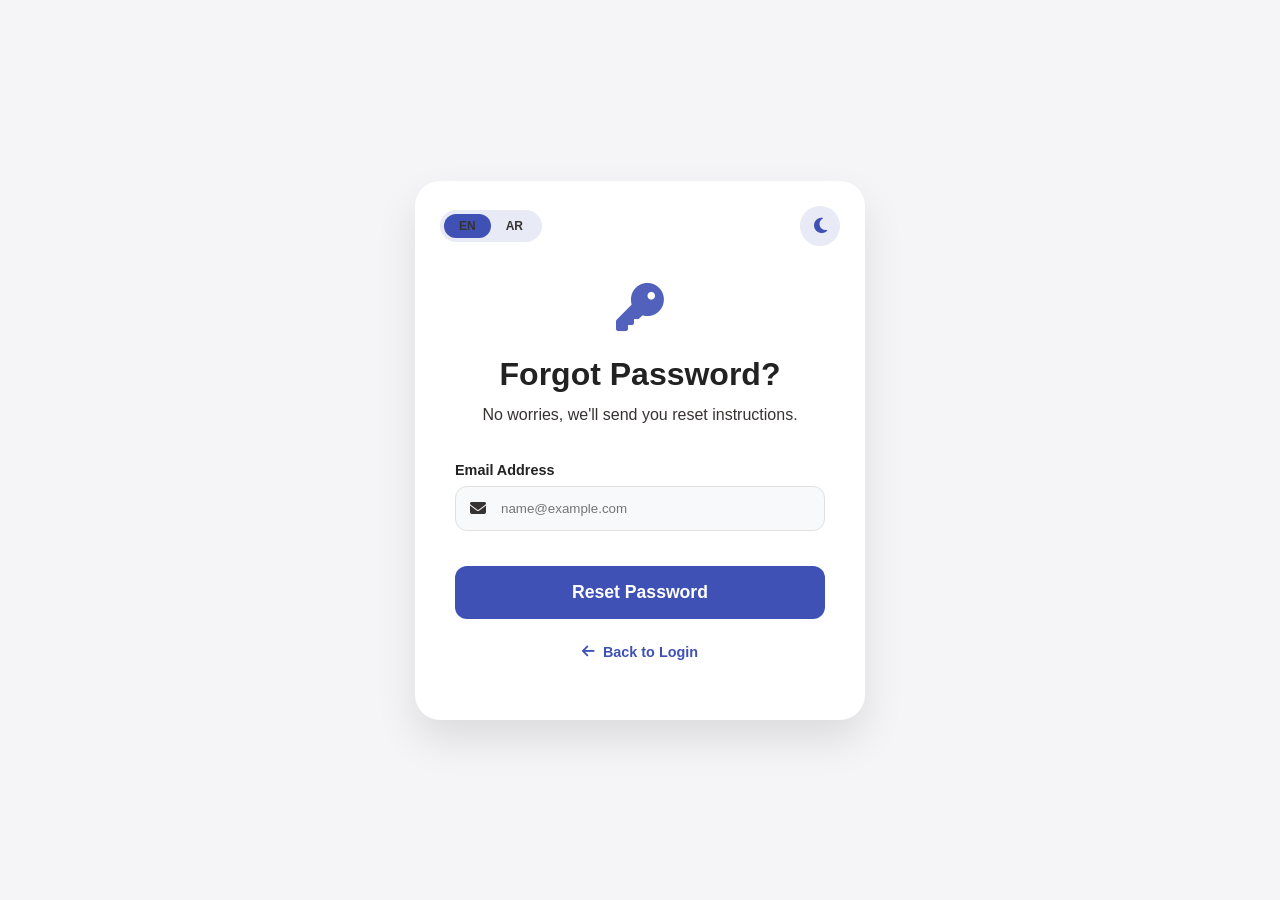
==== forgot-password.html @ 4febd3cc "frontend structure ready" ====
<!DOCTYPE html>
<html lang="en">
<head>
    <meta charset="UTF-8">
    <link rel="icon" href="https://fav.farm/🔑" />
    <meta name="viewport" content="width=device-width, initial-scale=1.0">
    <title>Forgot Password</title>
    <link rel="stylesheet" href="https://cdnjs.cloudflare.com/ajax/libs/font-awesome/6.4.0/css/all.min.css">
    <style>
        :root {
            --bg-main: #f5f5f8;
            --bg-card: #ffffff;
            --text-main: #222;
            --text-soft: #373232;
            --primary: #3f51b5;
            --primary-soft: #e8eaf6;
            --border-soft: #e0e0e0;
            --input-bg: #f8f9fa;
        }

        body.dark {
            --bg-main: #141b2b;
            --bg-card: #0e172a;
            --text-main: #F8FAFC;
            --text-soft: #CBD5E1;
            --primary: #6366F1;
            --primary-hover: #4F46E5;
            --primary-soft: #312E81;
            --border-soft: #334155;
            --input-bg: #111827;
        }

        * { 
            box-sizing: border-box; 
            margin: 0; 
            padding: 0; 
            font-family: 'Segoe UI', Tahoma, Geneva, Verdana, sans-serif; 
            transition: background 0.3s ease, color 0.3s ease; 
        }

        body {
            background-color: var(--bg-main);
            display: flex;
            align-items: center;
            justify-content: center;
            min-height: 100vh;
            padding: 20px;
        }

        html[dir="rtl"] body { direction: rtl; }

        .reset-card {
            width: 100%;
            max-width: 450px;
            background-color: var(--bg-card);
            padding: 100px 40px 60px; 
            border-radius: 25px;
            box-shadow: 0 20px 40px rgba(0,0,0,0.1);
            position: relative;
            text-align: center;
        }

        .controls-top {
            position: absolute;
            top: 25px;
            left: 25px;
            right: 25px;
            display: flex;
            justify-content: space-between;
            align-items: center;
            z-index: 10;
        }

        html[dir="rtl"] .controls-top { flex-direction: row-reverse; }

        .lang-toggle {
            display: inline-flex;
            background: rgba(255, 255, 255, 0.15);
            backdrop-filter: blur(5px);
            padding: 4px;
            border-radius: 999px;
            border: 1px solid rgba(255, 255, 255, 0.2);
        }
        
        body:not(.dark) .lang-toggle {
            background: var(--primary-soft);
            border: none;
        }

        .lang-toggle button {
            border: none;
            background: transparent;
            padding: 5px 15px;
            border-radius: 999px;
            cursor: pointer;
            font-size: 0.75rem;
            color: white;
            font-weight: 700;
        }

        body:not(.dark) .lang-toggle button { color: var(--text-soft); }
        .lang-toggle button.active { background: var(--primary); color: white; }

        .dark-toggle {
            background: rgba(255, 255, 255, 0.15);
            border: 1px solid rgba(255, 255, 255, 0.2);
            width: 40px;
            height: 40px;
            border-radius: 50%;
            cursor: pointer;
            color: white;
            display: flex;
            align-items: center;
            justify-content: center;
            font-size: 1.1rem;
        }

        body:not(.dark) .dark-toggle {
            background: var(--primary-soft);
            color: var(--primary);
            border: none;
        }

        .icon-box {
            font-size: 3rem;
            color: var(--primary);
            margin-bottom: 20px;
            opacity: 0.9;
        }

        h2 { color: var(--text-main); font-size: 2rem; margin-bottom: 10px; }
        p.subtitle { color: var(--text-soft); margin-bottom: 35px; line-height: 1.5; }

        .input-group { margin-bottom: 25px; text-align: left; }
        html[dir="rtl"] .input-group { text-align: right; }

        .input-group label { color: var(--text-main); font-weight: 600; font-size: 0.9rem; display: block; margin-bottom: 8px; }

        .input-wrapper { position: relative; display: flex; align-items: center; }
        .input-wrapper i { position: absolute; left: 15px; color: var(--text-soft); }
        html[dir="rtl"] .input-wrapper i { left: auto; right: 15px; }

        .input-wrapper input {
            width: 100%;
            padding: 14px 15px 14px 45px;
            background-color: var(--input-bg);
            border: 1px solid var(--border-soft);
            border-radius: 12px;
            color: var(--text-main);
            outline: none;
        }
        html[dir="rtl"] .input-wrapper input { padding: 14px 45px 14px 15px; }

        .btn-reset {
            width: 100%;
            padding: 16px;
            background-color: var(--primary);
            color: white;
            border: none;
            border-radius: 12px;
            font-size: 1.1rem;
            font-weight: 600;
            cursor: pointer;
            margin-top: 10px;
        }

        .back-link-container { text-align: center; margin-top: 25px; }
        .back-link-container a { color: var(--primary); text-decoration: none; font-weight: 700; font-size: 0.9rem; display: flex; align-items: center; justify-content: center; gap: 8px; }
        
        /* عكس السهم في حالة العربي */
        html[dir="rtl"] #backIcon { transform: rotate(180deg); }

    </style>
</head>
<body>

    <div class="reset-card">
        <div class="controls-top">
            <div class="lang-toggle">
                <button id="enBtn" onclick="changeLang('en')">EN</button>
                <button id="arBtn" onclick="changeLang('ar')">AR</button>
            </div>
            <button class="dark-toggle" id="modeBtn">
                <i class="fas fa-moon"></i>
            </button>
        </div>

        <div class="icon-box">
            <i class="fas fa-key"></i>
        </div>

        <h2 id="formTitle">Forgot Password?</h2>
        <p class="subtitle" id="formSubtitle">No worries, we'll send you reset instructions.</p>

        <form id="resetForm">
            <div class="input-group">
                <label for="email" id="labelEmail">Email Address</label>
                <div class="input-wrapper">
                    <i class="fas fa-envelope"></i>
                    <input type="email" id="email" placeholder="name@example.com" required>
                </div>
            </div>

            <button type="submit" class="btn-reset" id="btnReset">Reset Password</button>
        </form>

        <p class="back-link-container">
            <a href="login.html" id="backToLogin">
                <i class="fas fa-arrow-left" id="backIcon"></i> <span id="backText">Back to Login</span>
            </a>
        </p>
    </div>

    <script>
        const translations = {
            en: {
                formTitle: "Forgot Password?",
                formSubtitle: "No worries, we'll send you reset instructions.",
                labelEmail: "Email Address",
                btnReset: "Reset Password",
                backText: "Back to Login",
                placeholderEmail: "name@example.com"
            },
            ar: {
                formTitle: "نسيت كلمة المرور؟",
                formSubtitle: "لا تقلق، سنرسل لك تعليمات إعادة التعيين.",
                labelEmail: "البريد الإلكتروني",
                btnReset: "إعادة تعيين كلمة السر",
                backText: "العودة لتسجيل الدخول",
                placeholderEmail: "example@domain.com"
            }
        };

        function changeLang(lang) {
            const html = document.documentElement;
            html.setAttribute('dir', lang === 'ar' ? 'rtl' : 'ltr');
            html.setAttribute('lang', lang);

            document.getElementById('formTitle').textContent = translations[lang].formTitle;
            document.getElementById('formSubtitle').textContent = translations[lang].formSubtitle;
            document.getElementById('labelEmail').textContent = translations[lang].labelEmail;
            document.getElementById('btnReset').textContent = translations[lang].btnReset;
            document.getElementById('backText').textContent = translations[lang].backText;
            document.getElementById('email').placeholder = translations[lang].placeholderEmail;

            document.getElementById('enBtn').classList.toggle('active', lang === 'en');
            document.getElementById('arBtn').classList.toggle('active', lang === 'ar');

        
            localStorage.setItem('lang', lang);
        }

        const modeBtn = document.getElementById('modeBtn');
        
        window.addEventListener('DOMContentLoaded', () => {
            // تطبيق الثيم
            const savedTheme = localStorage.getItem('theme');
            if (savedTheme === 'dark') {
                document.body.classList.add('dark');
                modeBtn.querySelector('i').classList.replace('fa-moon', 'fa-sun');
            }
            
            // تطبيق اللغة
            const savedLang = localStorage.getItem('lang') || 'en';
            changeLang(savedLang);
        });

        modeBtn.addEventListener('click', () => {
            document.body.classList.toggle('dark');
            const icon = modeBtn.querySelector('i');
            const isDark = document.body.classList.contains('dark');
            icon.classList.replace(isDark ? 'fa-moon' : 'fa-sun', isDark ? 'fa-sun' : 'fa-moon');
            localStorage.setItem('theme', isDark ? 'dark' : 'light');
        });

        document.getElementById('resetForm').addEventListener('submit', (e) => {
            e.preventDefault();
            const currentLang = document.documentElement.lang;
            const message = currentLang === 'ar' ? 'تم إرسال رابط إعادة التعيين!' : 'Reset link has been sent!';
            alert(message);
        });
    </script>
</body>
</html>
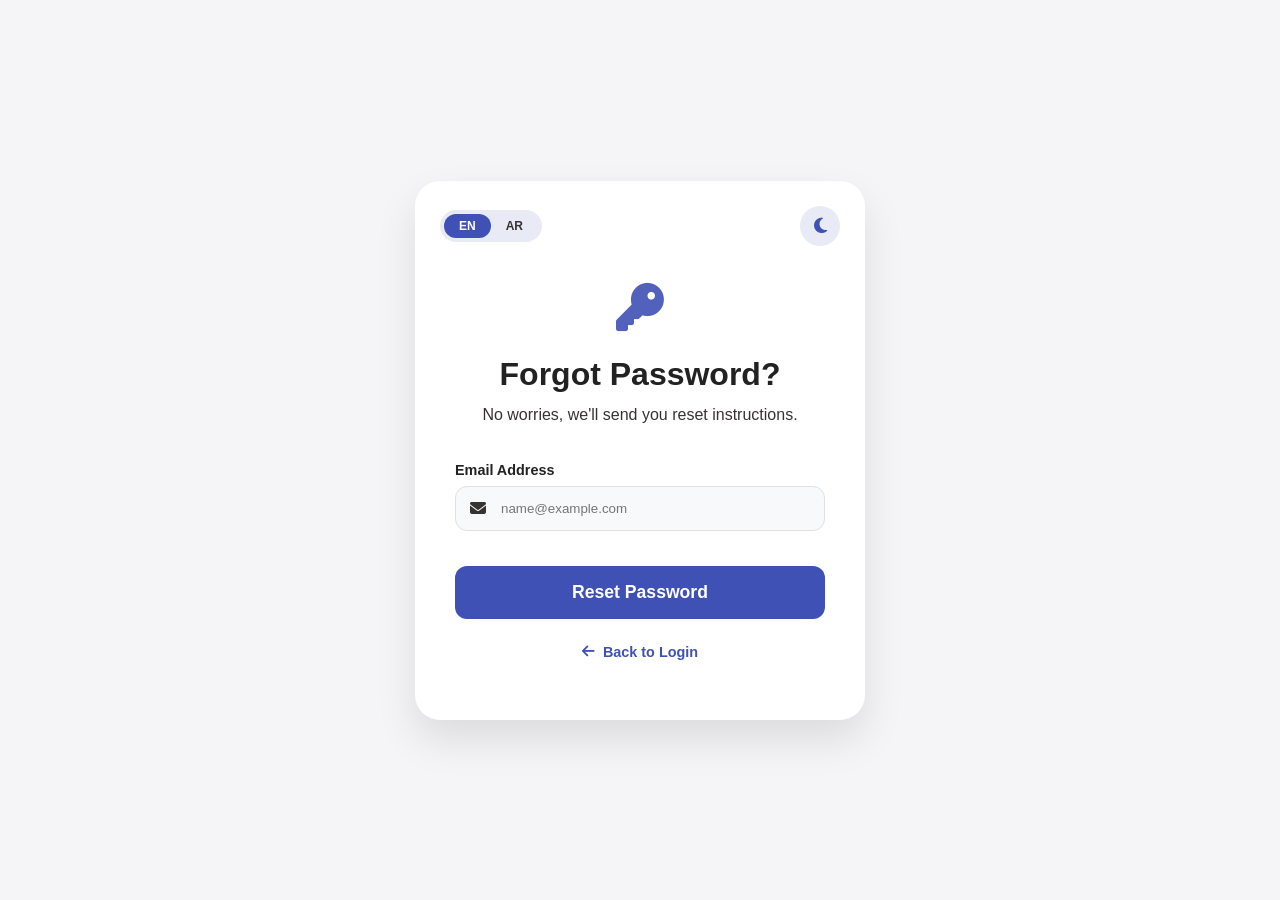
==== commit 08e8a39d: "optimize theme switching logic for better UX" ====
--- a/forgot-password.html
+++ b/forgot-password.html
@@ -6,6 +6,16 @@
     <meta name="viewport" content="width=device-width, initial-scale=1.0">
     <title>Forgot Password</title>
     <link rel="stylesheet" href="https://cdnjs.cloudflare.com/ajax/libs/font-awesome/6.4.0/css/all.min.css">
+    
+    <script>
+        (function() {
+            const savedTheme = localStorage.getItem('theme') || 'light';
+            if (savedTheme === 'dark') {
+                document.documentElement.classList.add('dark');
+            }
+        })();
+    </script>
+
     <style>
         :root {
             --bg-main: #f5f5f8;
@@ -18,7 +28,8 @@
             --input-bg: #f8f9fa;
         }
 
-        body.dark {
+        /* تعديل الاستهداف للوضع المظلم */
+        .dark {
             --bg-main: #141b2b;
             --bg-card: #0e172a;
             --text-main: #F8FAFC;
@@ -82,10 +93,8 @@
             border: 1px solid rgba(255, 255, 255, 0.2);
         }
         
-        body:not(.dark) .lang-toggle {
-            background: var(--primary-soft);
-            border: none;
-        }
+        html:not(.dark) .lang-toggle { background: var(--primary-soft); border: none; }
+        .dark .lang-toggle { background: rgba(255, 255, 255, 0.15); }
 
         .lang-toggle button {
             border: none;
@@ -94,31 +103,31 @@
             border-radius: 999px;
             cursor: pointer;
             font-size: 0.75rem;
-            color: white;
+            color: var(--text-soft);
             font-weight: 700;
         }
 
-        body:not(.dark) .lang-toggle button { color: var(--text-soft); }
-        .lang-toggle button.active { background: var(--primary); color: white; }
+        .dark .lang-toggle button { color: white; }
+        .lang-toggle button.active { background: var(--primary); color: white !important; }
 
         .dark-toggle {
-            background: rgba(255, 255, 255, 0.15);
-            border: 1px solid rgba(255, 255, 255, 0.2);
+            background: var(--primary-soft);
+            border: none;
             width: 40px;
             height: 40px;
             border-radius: 50%;
             cursor: pointer;
-            color: white;
+            color: var(--primary);
             display: flex;
             align-items: center;
             justify-content: center;
             font-size: 1.1rem;
         }
 
-        body:not(.dark) .dark-toggle {
-            background: var(--primary-soft);
-            color: var(--primary);
-            border: none;
+        .dark .dark-toggle {
+            background: rgba(255, 255, 255, 0.15);
+            border: 1px solid rgba(255, 255, 255, 0.2);
+            color: white;
         }
 
         .icon-box {
@@ -167,7 +176,6 @@
         .back-link-container { text-align: center; margin-top: 25px; }
         .back-link-container a { color: var(--primary); text-decoration: none; font-weight: 700; font-size: 0.9rem; display: flex; align-items: center; justify-content: center; gap: 8px; }
         
-        /* عكس السهم في حالة العربي */
         html[dir="rtl"] #backIcon { transform: rotate(180deg); }
 
     </style>
@@ -219,7 +227,8 @@
                 labelEmail: "Email Address",
                 btnReset: "Reset Password",
                 backText: "Back to Login",
-                placeholderEmail: "name@example.com"
+                placeholderEmail: "name@example.com",
+                successMsg: "Reset link has been sent!"
             },
             ar: {
                 formTitle: "نسيت كلمة المرور؟",
@@ -227,7 +236,8 @@
                 labelEmail: "البريد الإلكتروني",
                 btnReset: "إعادة تعيين كلمة السر",
                 backText: "العودة لتسجيل الدخول",
-                placeholderEmail: "example@domain.com"
+                placeholderEmail: "example@domain.com",
+                successMsg: "تم إرسال رابط إعادة التعيين!"
             }
         };
 
@@ -246,38 +256,35 @@
             document.getElementById('enBtn').classList.toggle('active', lang === 'en');
             document.getElementById('arBtn').classList.toggle('active', lang === 'ar');
 
-        
             localStorage.setItem('lang', lang);
         }
 
         const modeBtn = document.getElementById('modeBtn');
         
         window.addEventListener('DOMContentLoaded', () => {
-            // تطبيق الثيم
-            const savedTheme = localStorage.getItem('theme');
-            if (savedTheme === 'dark') {
-                document.body.classList.add('dark');
+            // تحديث الأيقونة بناءً على حالة الـ html اللي اتعرفت في الـ head
+            const isDark = document.documentElement.classList.contains('dark');
+            if (isDark) {
                 modeBtn.querySelector('i').classList.replace('fa-moon', 'fa-sun');
             }
             
-            // تطبيق اللغة
             const savedLang = localStorage.getItem('lang') || 'en';
             changeLang(savedLang);
         });
 
         modeBtn.addEventListener('click', () => {
-            document.body.classList.toggle('dark');
+            const html = document.documentElement;
+            html.classList.toggle('dark');
             const icon = modeBtn.querySelector('i');
-            const isDark = document.body.classList.contains('dark');
+            const isDark = html.classList.contains('dark');
             icon.classList.replace(isDark ? 'fa-moon' : 'fa-sun', isDark ? 'fa-sun' : 'fa-moon');
             localStorage.setItem('theme', isDark ? 'dark' : 'light');
         });
 
         document.getElementById('resetForm').addEventListener('submit', (e) => {
             e.preventDefault();
-            const currentLang = document.documentElement.lang;
-            const message = currentLang === 'ar' ? 'تم إرسال رابط إعادة التعيين!' : 'Reset link has been sent!';
-            alert(message);
+            const currentLang = localStorage.getItem('lang') || 'en';
+            alert(translations[currentLang].successMsg);
         });
     </script>
 </body>
